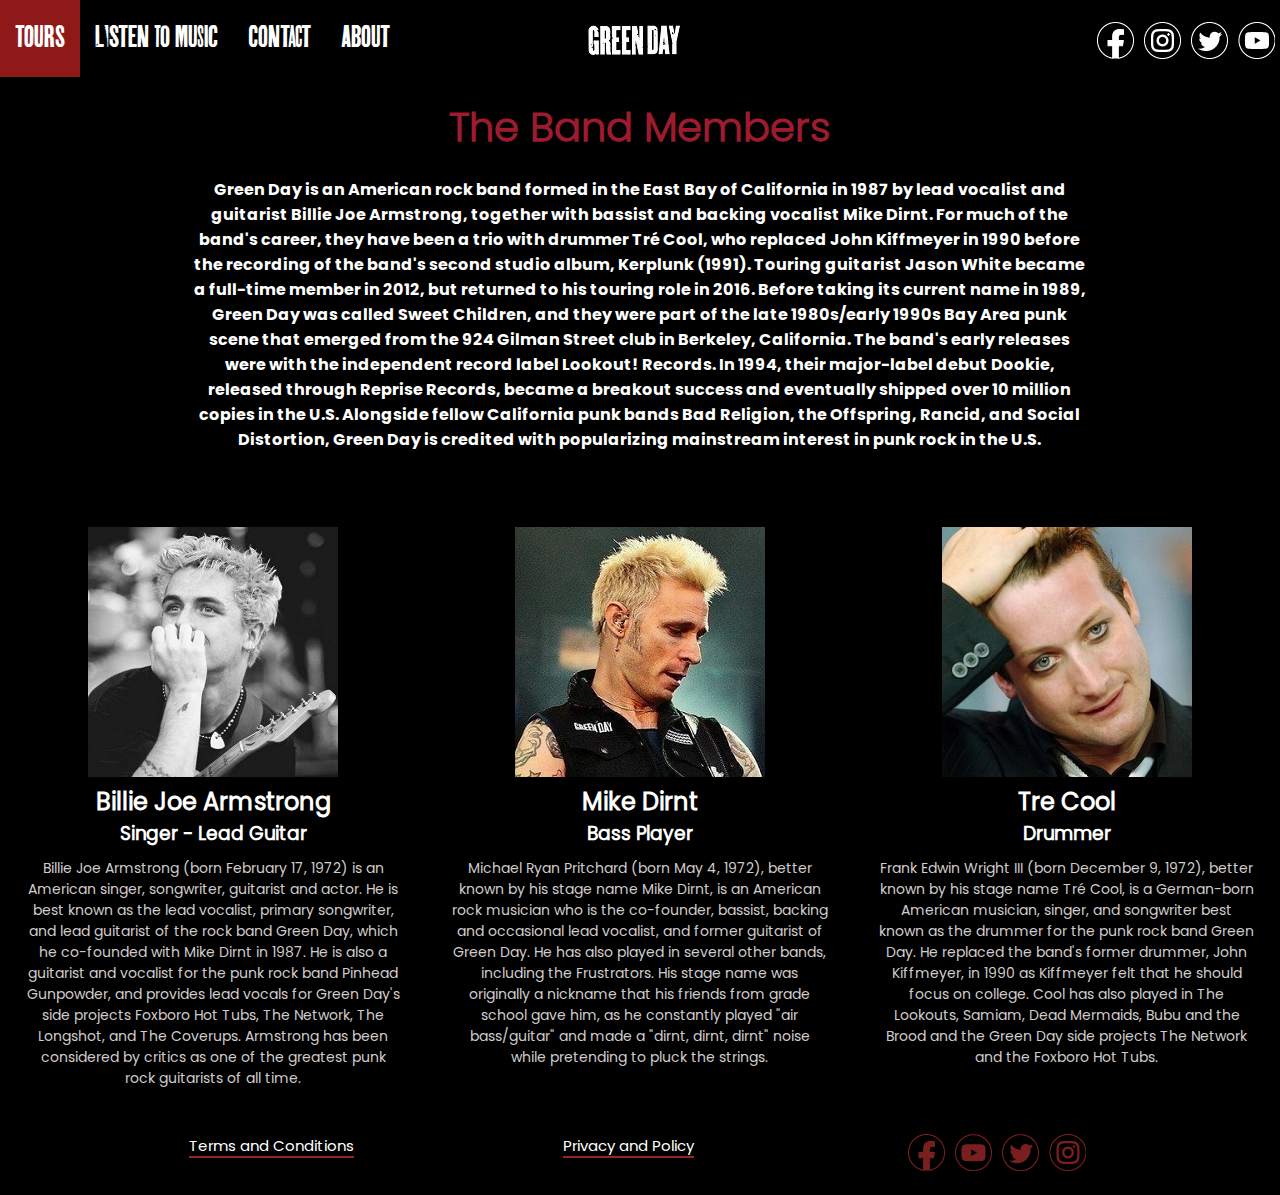
==== about.html @ 14cd2265 "First Commit" ====
<!DOCTYPE html>
<html lang="en">

<head>
    <meta charset="UTF-8">
    <meta http-equiv="X-UA-Compatible" content="IE=edge">
    <meta name="viewport" content="width=device-width, initial-scale=1.0">
    <link rel="shortcut icon"
        href="https://scontent.fmvd1-1.fna.fbcdn.net/v/t1.18169-1/16195156_393929364318165_1397318602809471953_n.png?_nc_cat=110&ccb=1-7&_nc_sid=1eb0c7&_nc_ohc=rd0CeOQzkY8AX8JfubY&_nc_ht=scontent.fmvd1-1.fna&oh=00_AT8BGtM0_dKZ_vq6X3UMahwmtvUY5WIWthyyFtMwHUvxMQ&oe=62BB01D5">
    <link rel="stylesheet" href="./css/style.css">
    <link href="https://cdnjs.cloudflare.com/ajax/libs/font-awesome/5.13.0/css/all.min.css" rel="stylesheet">
    <title>About</title>
</head>

<body>
    <div class="gridPadreAbout">
        <nav class="nav">
            <input type="checkbox" id="check">
            <label for="check" class="checkbtn">
                <i class="fas fa-bars"></i>
            </label>
            <ul class="menu">
                <li><a href="./tours.html">Tours</a></li>
                <li><a href="https://greenday.lnk.to/fatherofall">Listen to Music</a></li>
                <li><a href="./contact.html">Contact</a></li>
                <li><a href="./about.html">About</a></li>
            </ul>
        </nav>
        <header class="header">
            <div class="divlogo">
                <!-- Logo GreenDay -->
                <a href="./index.html"><img src="./img/logo.jpg" alt="Logo"></a>
            </div>
            <div>
                <nav>
                    <!-- Link a redes -->
                    <ul class="redesTop">
                        <li><a href="https://www.facebook.com/GreenDay"><img src="./img/iconos/iconos-11.png"
                                    alt="Facebook"></a>
                        </li>
                        <li><a href="https://www.instagram.com/greenday/?hl=en"><img src="./img/iconos/iconos-10.png"
                                    alt="Instagram"></a></li>
                        <li><a
                                href="https://twitter.com/GreenDay?ref_src=twsrc%5Egoogle%7Ctwcamp%5Eserp%7Ctwgr%5Eauthor"><img
                                    src="./img/iconos/iconos-12.png" alt="Twitter"></a></li>
                        <li><a
                                href="https://twitter.com/GreenDay?ref_src=twsrc%5Egoogle%7Ctwcamp%5Eserp%7Ctwgr%5Eauthor"><img
                                    src="./img/iconos/iconos-13.png" alt="YouTube"></a></li>
                    </ul>
                </nav>
            </div>
        </header>
        <section class="about">
            <div>
                <h1>The Band Members</h1>
                <p>Green Day is an American rock band formed in the East Bay of California in 1987 by lead vocalist and
                    guitarist Billie Joe Armstrong, together with bassist and backing vocalist Mike Dirnt. For much of
                    the band's career, they have been a trio with drummer Tré Cool, who replaced John Kiffmeyer in 1990
                    before the recording of the band's second studio album, Kerplunk (1991). Touring guitarist Jason
                    White became a full-time member in 2012, but returned to his touring role in 2016. Before taking its
                    current name in 1989, Green Day was called Sweet Children, and they were part of the late
                    1980s/early 1990s Bay Area punk scene that emerged from the 924 Gilman Street club in Berkeley,
                    California. The band's early releases were with the independent record label Lookout! Records. In
                    1994, their major-label debut Dookie, released through Reprise Records, became a breakout success
                    and eventually shipped over 10 million copies in the U.S. Alongside fellow California punk bands Bad
                    Religion, the Offspring, Rancid, and Social Distortion, Green Day is credited with popularizing
                    mainstream interest in punk rock in the U.S.</p>
            </div>
        </section>
        <section class="billie aboutMembers">
            <div>
                <img src="./img/billiejoearmstrong.jpg" alt="Billie Joe Armstrong">
            </div>
            <div>
                <h2>Billie Joe Armstrong</h2>
                <h3>Singer - Lead Guitar</h3>
                <p>Billie Joe Armstrong (born February 17, 1972) is an American singer, songwriter, guitarist and actor.
                    He is best known as the lead vocalist, primary songwriter, and lead guitarist of the rock band Green
                    Day, which he co-founded with Mike Dirnt in 1987. He is also a guitarist and vocalist for the punk
                    rock band Pinhead Gunpowder, and provides lead vocals for Green Day's side projects Foxboro Hot
                    Tubs, The Network, The Longshot, and The Coverups. Armstrong has been considered by critics as one
                    of the greatest punk rock guitarists of all time.</p>
            </div>
        </section>
        <section class="mike aboutMembers">
            <div>
                <img src="./img/mikedirnt.jpg" alt="Mike Dirnt">
            </div>
            <div>
                <h2>Mike Dirnt</h2>
                <h3>Bass Player</h3>
                <p>Michael Ryan Pritchard (born May 4, 1972), better known by his stage name Mike Dirnt, is an American
                    rock musician who is the co-founder, bassist, backing and occasional lead vocalist, and former
                    guitarist of Green Day. He has also played in several other bands, including the Frustrators. His
                    stage name was originally a nickname that his friends from grade school gave him, as he constantly
                    played "air bass/guitar" and made a "dirnt, dirnt, dirnt" noise while pretending to pluck the
                    strings.</p>
            </div>
        </section>
        <section class="tre aboutMembers">
            <div>
                <img src="./img/trecool.jpg" alt="Tre Cool">
            </div>
            <div>
                <h2>Tre Cool</h2>
                <h3>Drummer</h3>
                <p>Frank Edwin Wright III (born December 9, 1972), better known by his stage name Tré Cool, is a
                    German-born American musician, singer, and songwriter best known as the drummer for the punk rock
                    band Green Day. He replaced the band's former drummer, John Kiffmeyer, in 1990 as Kiffmeyer felt
                    that he should focus on college. Cool has also played in The Lookouts, Samiam, Dead Mermaids, Bubu
                    and the Brood and the Green Day side projects The Network and the Foxboro Hot Tubs.</p>
            </div>
        </section>
        <footer class="footer">
            <div class="divfooter">
                <div>
                    <a href="./terms.html">Terms and Conditions</a>
                </div>
                <div>
                    <a href="./privacy.html">Privacy and Policy</a>
                </div>
                <div>
                    <ul class="footerRedes">
                        <li><a href="https://www.facebook.com/GreenDay"><img src="./img/iconos/iconos-06.png"
                                    alt="F"></a>
                        </li>
                        <li><a href="https://www.instagram.com/greenday/?hl=en"><img src="./img/iconos/iconos-07.png"
                                    alt="I"></a></li>
                        <li><a
                                href="https://twitter.com/GreenDay?ref_src=twsrc%5Egoogle%7Ctwcamp%5Eserp%7Ctwgr%5Eauthor"><img
                                    src="./img/iconos/iconos-08.png" alt="T"></a></li>
                        <li><a href="https://www.youtube.com/channel/UCqC_GY2ZiENFz2pwL0cSfAw"><img
                                    src="./img/iconos/iconos-09.png" alt="Y"></a></li>
                    </ul>
                </div>
            </div>
        </footer>
</body>

</html>
---- css/style.css ----
* {
    margin: 0;
    padding: 0;
}

@font-face {
    font-family: 'CAMistery';
    src: url("../fonts/CAMysteryGirl-Regular.ttf") format('truetype');
}

@font-face {
    font-family: 'PoppinsLight';
    src: url("../fonts/Poppins/Poppins-Light.ttf") format('truetype');
}

@font-face {
    font-family: 'PoppinsRegular';
    src: url("../fonts/Poppins/Poppins-Regular.ttf") format('truetype');
}

@font-face {
    font-family: 'PoppinsBold';
    src: url("../fonts/Poppins/Poppins-Bold.ttf") format('truetype');
}

body {
    background-color: black;
}

.gridPadreIndex {
    display: grid;
    grid-template-columns: 1fr 1fr 1fr;
    gap: 0px 0px;
    grid-auto-flow: row;
    grid-template-areas:
        "nav header header"
        "portada portada portada"
        "musica musica musica"
        "videos videos videos"
        "footer footer footer";
}

/* nav */
.nav {
    grid-area: nav;
    top: 0;
    z-index: 1;
    position: sticky;
    background-color: black;
}

.checkbtn {
    font-size: 30px;
    color: #fff;
    padding: 40px;
    display: none;
}

#check {
    display: none;
}

.menu {
    display: flex;
    justify-content: left;
    flex-wrap: nowrap;
}

.menu li {
    list-style: none;
    padding: 15px 15px 25px 15px;
}

.menu a {
    color: white;
    text-transform: none;
    text-decoration: none;
    font-family: "CAMistery";
    font-size: 30px;
    background-color: transparent;

}

.menu li:hover,
main a:hover {
    background-color: rgb(143, 25, 25);
}


/* header */
.header {
    grid-area: header;
    display: flex;
    align-items: center;
    top: 0;
    z-index: 1;
    position: sticky;
    background-color: black;
}

.header div {
    width: 50%;
}

.divlogo {
    display: flex;
    justify-content: center;
}

.divlogo img {
    margin-right: 12px;
    margin-top: 8px;
}

.redesTop {
    display: flex;
    flex-wrap: nowrap;
    justify-content: right;
    margin-top: 8px;
}

.redesTop li {
    margin: 5px;
    list-style: none;
}

/* section1 index */
.portada {
    grid-area: portada;
    text-align: center;
    overflow: hidden;
}

.greenRed {
    width: 100vw;
    transition: transform 0.5s linear;
}

.greenRed:hover {
    transform: scale(1.1);
}

/* section2 index */
.musica {
    grid-area: musica;
    display: flex;
    justify-content: space-evenly;
    align-items: center;
    border-top: none;
    border-bottom: none;
    padding: 30px 0px;
}

.greenMusica {
    width: 45vw;
    max-width: 480px;
}

.musicaListen {
    display: flex;
    flex-direction: column;
    align-content: center;
    justify-content: space-evenly;
    align-items: center;
    height: 300px;
    width: 50%;
}

.musicaListen p {
    text-align: center;
    color: white;
    font-family: "CAMistery";
    font-size: 50px;
}

.musicaBoton {
    background-color: rgb(143, 25, 25);
    border-radius: 25px;
    color: white;
    padding: 15px 32px;
    text-align: center;
    display: inline-block;
    font-size: 16px;
    font-family: "PoppinsRegular";
    margin: 4px 2px;
    cursor: pointer;
    width: 150px;
}

.musicaBoton:hover {
    background-color: rgb(204, 44, 44);
}

/* section3 index */
.videos {
    grid-area: videos;
    display: flex;
    flex-direction: column;
    justify-content: space-evenly;
    align-items: center;
    border-top: none;
    border-bottom: none;
    padding: 30px 0px;
    color: white;
    font-family: "CAMistery";
    font-size: 50px;
}

.videomp4 {
    align-items: center;
    margin-top: 50px;
    width: 90vw;
    max-width: 860px;
}

/* footer */
.footer {
    grid-area: footer;
}

.divfooter {
    display: flex;
    justify-content: space-evenly
}

.divfooter div {
    padding: 20px;
}

.divfooter div a:not(ul li a) {
    color: white;
    font-family: "PoppinsRegular";
    border-bottom: 2px solid rgb(151, 37, 37);
    text-decoration: none;
    font-size: 15px;
}

.footerRedes {
    display: flex;
    align-items: center;
    flex-direction: row;
    margin: 0 auto;
    justify-content: space-evenly;
    /* width: 300px; */
}

.footerRedes li {
    list-style: none;
    padding: 0px 5px;
}

/* Tours */
.gridPadreTours {
    display: grid;
    grid-template-columns: 1fr 1fr 1fr;
    gap: 0px 0px;
    grid-auto-flow: row;
    grid-template-areas:
        "nav header header"
        "tours tours tours"
        "imageTours imageTours imageTours"
        "footer footer footer";
}

.tours {
    grid-area: tours;
    display: flex;
    align-items: center;
    flex-direction: column;
    padding: 20px;
}

.tours p {
    font-family: "PoppinsRegular";
    font-size: 40px;
    color: white;
    margin-bottom: 30px;
}

#customers {
    font-family: "PoppinsRegular";
    border-collapse: collapse;
    border-color: white;
    width: 70%;
    color: white;
    background-color: black;
}

#customers td,
#customers th {
    border: 1px solid #ddd;
    padding: 18px;
}

#customers tr:nth-child(even) {
    background-color: black;
}

#customers tr:hover {
    background-color: #9E1B2F;
}

#customers th {
    padding-top: 35px;
    padding-bottom: 35px;
    border-color: white;
    text-align: left;
    background-color: #9E1B2F;
    color: white;
}

.imageTours {
    grid-area: imageTours;
    margin-top: 30px;
    text-align: center;
}

/* Contact */

.gridPadreContact {
    display: grid;
    grid-template-columns: 1fr 1fr 1fr;
    gap: 0px 0px;
    grid-auto-flow: row;
    grid-template-areas:
        "nav header header"
        "imageContact imageContact imageContact"
        "contact contact contact"
        "footer footer footer";
}

.contact {
    grid-area: contact;
    margin: 40px auto;
}

.form {
    width: 300px;
    font-family: "PoppinsBold";
    font-size: 12px;
    color: white;
    text-align: center;
}

input,
select,
textarea {
    width: 100%;
    padding: 12px 20px;
    margin: 8px 0 20px 0;
    display: inline-block;
    border: 1px solid #ccc;
    border-radius: 4px;
    box-sizing: border-box;
    font-family: "PoppinsLight";
}

input[type=submit] {
    width: 100%;
    background-color: rgb(151, 37, 37);
    color: white;
    padding: 14px 20px;
    margin: 8px 0;
    border: none;
    border-radius: 4px;
    cursor: pointer;
    font-family: "PoppinsRegular";
}

input[type=submit]:hover {
    background-color: #9E1B2F;
    font-family: "PoppinsBold";
}

/* About */

.gridPadreAbout {
    display: grid;
    grid-template-columns: 1fr 1fr 1fr;
    gap: 0px 0px;
    grid-auto-flow: row;
    grid-template-areas:
        "nav header header"
        "about about about"
        "billie mike tre"
        "footer footer footer";
}

.about {
    grid-area: about;
}

.about div {
    width: 70%;
    margin: 0 auto;
}

.about h1,
.privacyandpolicy h1,
.termsandPolicy h1  {
    color: #9E1B2F;
    font-size: 40px;
    text-align: center;
    font-family: "PoppinsLight";
    margin-top: 20px;
}

.about p {
    color: white;
    font-size: 16 px;
    text-align: center;
    font-family: "PoppinsBold";
    margin-top: 20px;
}

/* .privacyandpolicy h1,
.termsandPolicy h1 {
    font-size: 42px;
    color: rgb(151, 37, 37);
    padding: 20px;
    text-align: center;
    font-family: "PoppinsBold";
    margin-bottom: 10px;
    margin-top: 10px;
} */

.aboutMembers {
    font-family: "PoppinsRegular";
    text-align: center;
    margin-top: 50px;
    padding: 25px;
}

.aboutMembers h2,
h3 {
    color: white;
}

.aboutMembers p {
    color: #d1cccc;
    font-size: 14px;
    margin-top: 10px;
}

.billie {
    grid-area: billie;
}

.tre {
    grid-area: tre;
}

.mike {
    grid-area: mike;
}

.gridPadreTerms {
    display: grid;
    grid-template-columns: 1fr 1fr 1fr;
    gap: 0px 0px;
    grid-auto-flow: row;
    grid-template-areas:
        "nav header header"
        "termsandPolicy termsandPolicy termsandPolicy"
        "footer footer footer";
}

.termsandPolicy {
    grid-area: termsandPolicy;
    display: flex;
    justify-content: center;
    flex-direction: column;
    align-items: center;
    padding: 30px 350px;
}

.termsandPolicy p {
    font-family: "PoppinsRegular";
    font-size: 20px;
    color: white;
    align-content: center;
}

.termsandPolicy img {
    width: 700px;
    margin-bottom: 50px;
    margin-top: 50px;
}


.gridPrivacyPadre {
    display: grid;
    grid-template-columns: 1fr 1fr 1fr;
    gap: 0px 0px;
    grid-auto-flow: row;
    grid-template-areas:
        "nav header header"
        "privacyandpolicy privacyandpolicy privacyandpolicy"
        "footer footer footer";
}

.privacyandpolicy {
    grid-area: privacyandpolicy;
    font-size: 20px;
    font-family: "PoppinsRegular";
    color: white;
    text-align: center;
    padding: 30px 350px;
}

.privacyandpolicy h1,
h2,
.privacyandpolicy h3 {
    color: #9E1B2F;
}



/* RESPONSIVE SECTION */

@media only screen and (max-width: 1080px) {

    .checkbtn {
        display: block;
    }

    .menu {
        position: fixed;
        flex-direction: column;
        width: 100vw;
        height: 100vh;
        background: rgba(0, 0, 0, 0.82);
        left: -100%;
        text-align: center;
        transition: all .5s;
    }

    .menu a {
        font-size: 36px;
    }

    .menu li {
        padding: 10px 10px 15px 10px;
    }

    .menu a:after{
        background: rgb(143, 25, 25);
    }

    #check:checked~.menu {
        left: 0;
    }

    .header {
        flex-direction: row-reverse;
    }

    .musica {
        flex-direction: column-reverse;
        justify-content: space-evenly;
        align-items: center;
        border-top: none;
        border-bottom: none;
        padding: 20px 0px;
    }

    .greenMusica {
        width: 65vw;
        max-width: 480px;
    }

    .musicaListen {
        display: flex;
        flex-direction: column;
        align-content: center;
        justify-content: space-evenly;
        align-items: center;
        height: 155px;
        width: 50%;
    }

    .musicaListen p {
        text-align: center;
        color: white;
        font-family: "CAMistery";
        font-size: 25px;
    }

    .musicaBoton {
        background-color: rgb(143, 25, 25);
        border-radius: 25px;
        color: white;
        padding: 5px 10px;
        text-align: center;
        display: inline-block;
        font-size: 14px;
        font-family: "PoppinsRegular";
        margin: 4px 2px;
        cursor: pointer;
        width: 75px;
    }

    .videos {
        font-size: 25px;
    }

    .videomp4 {
        margin-top: 20px;
        width: 75vw;
    }

    .divfooter {
        flex-direction: column;
        align-items: center;
    }

    .divfooter div {
        padding: 10px;
    }

    .divfooter div a:not(ul li a) {
        font-size: 12px;
    }

    .redesTop {
        display: none;
    }

    .imageTours img {
        width: 300px;

    }

    .tours p {
        font-family: "PoppinsRegular";
        font-size: 30px;
        color: white;
        margin-bottom: 30px;
    }

    #customers {
        font-family: "PoppinsRegular";
        border-collapse: collapse;
        border-color: white;
        width: 70%;
        color: white;
        background-color: black;
    }

    #customers td,
    #customers th {
        border: 1px solid #ddd;
        padding: 12px;
        font-size: 12px;
    }

    .gridPadreAbout {
        display: grid;
        grid-template-columns: 1fr 1fr 1fr;
        gap: 0px 0px;
        grid-auto-flow: row;
        grid-template-areas:
            "nav header header"
            "about about about"
            "billie billie billie"
            "mike mike mike"
            "tre tre tre"
            "footer footer footer";
    }

    .aboutMembers {
        font-family: "PoppinsRegular";
        text-align: center;
        margin-top: 10px;
        padding: 25px;
    }

.termsandPolicy{
    padding: 30px 35px;
}

.termsandPolicy p, .privacyandpolicy p {
    font-family: "PoppinsRegular";
    font-size: 15px;
    color: white;
    text-align: center;
    padding: 15px;
}

.termsandPolicy img {
    width: 100%;
    margin-bottom: 20px;
    margin-top: 15px;
}

.privacyandpolicy {
    grid-area: privacyandpolicy;
    font-size: 12px;
    font-family: "PoppinsRegular";
    color: white;
    text-align: center;
    padding: 30px 35px;
}

.privacyandpolicy img{
    width: 100%;
}

.privacyandpolicy h2 {
    font-size: 20px;
}

.privacyandpolicy h3 {
    font-size: 18px;
}

}
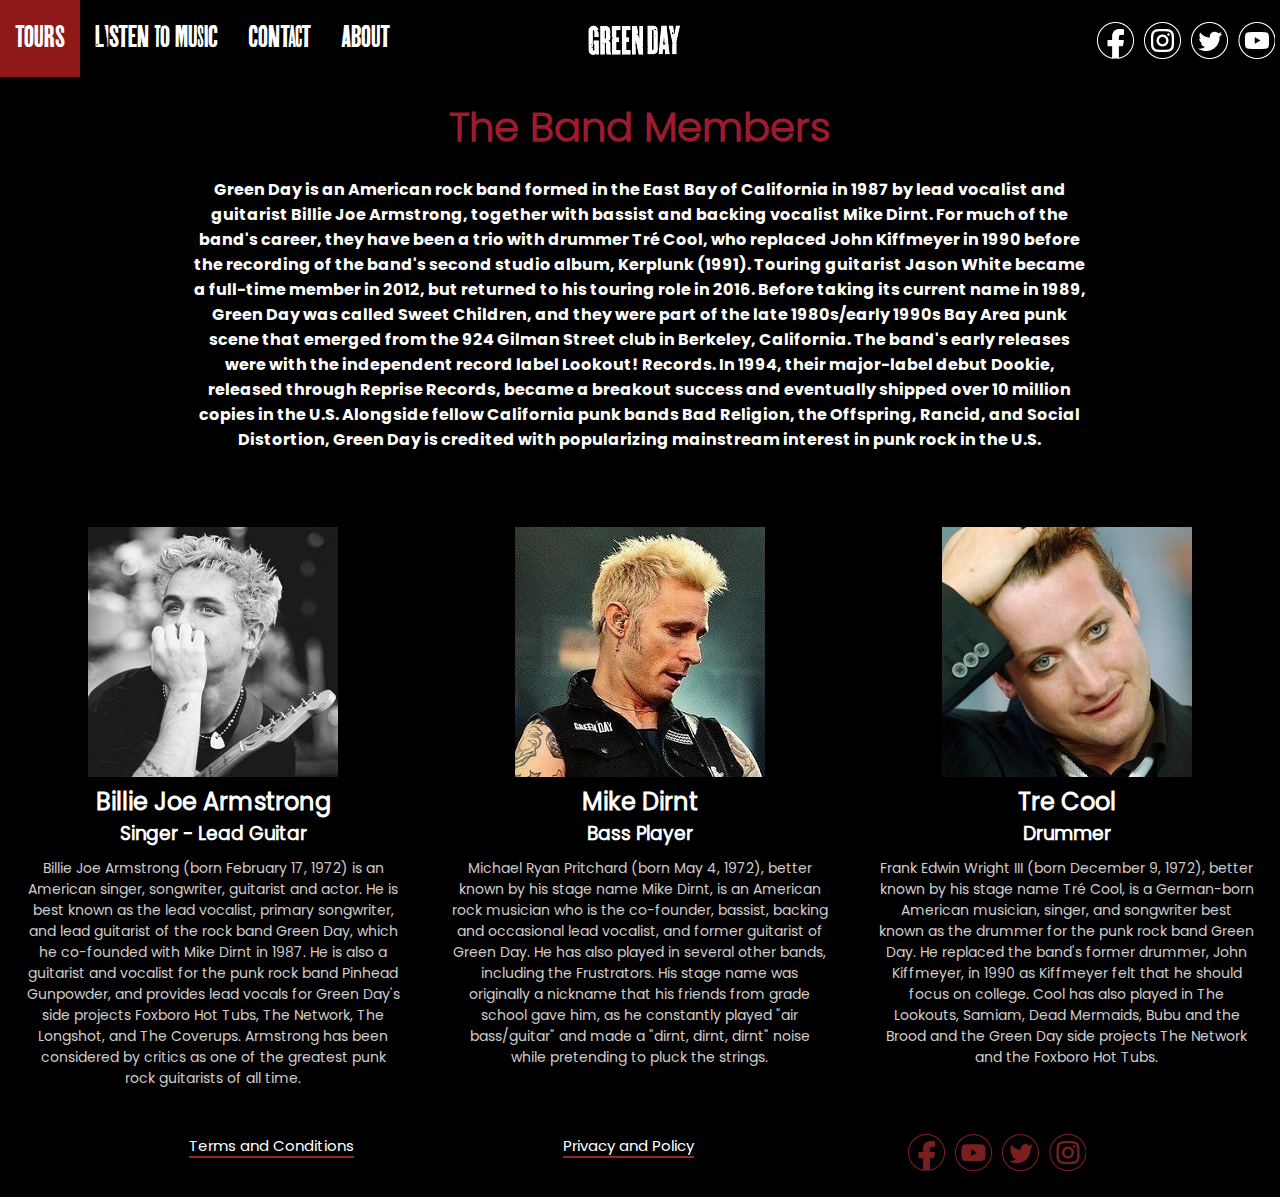
==== commit 16562e79: "SASS & BEM" ====
--- a/about.html
+++ b/about.html
@@ -16,10 +16,10 @@
     <div class="gridPadreAbout">
         <nav class="nav">
             <input type="checkbox" id="check">
-            <label for="check" class="checkbtn">
+            <label for="check" class="nav__checkbtn">
                 <i class="fas fa-bars"></i>
             </label>
-            <ul class="menu">
+            <ul class="nav__menu">
                 <li><a href="./tours.html">Tours</a></li>
                 <li><a href="https://greenday.lnk.to/fatherofall">Listen to Music</a></li>
                 <li><a href="./contact.html">Contact</a></li>
@@ -27,14 +27,14 @@
             </ul>
         </nav>
         <header class="header">
-            <div class="divlogo">
+            <div class="header__divlogo">
                 <!-- Logo GreenDay -->
                 <a href="./index.html"><img src="./img/logo.jpg" alt="Logo"></a>
             </div>
             <div>
                 <nav>
                     <!-- Link a redes -->
-                    <ul class="redesTop">
+                    <ul class="header__redesTop">
                         <li><a href="https://www.facebook.com/GreenDay"><img src="./img/iconos/iconos-11.png"
                                     alt="Facebook"></a>
                         </li>
@@ -50,7 +50,7 @@
                 </nav>
             </div>
         </header>
-        <section class="about">
+        <section class="about fib">
             <div>
                 <h1>The Band Members</h1>
                 <p>Green Day is an American rock band formed in the East Bay of California in 1987 by lead vocalist and
@@ -67,7 +67,7 @@
                     mainstream interest in punk rock in the U.S.</p>
             </div>
         </section>
-        <section class="billie aboutMembers">
+        <section class="billie aboutMembers fir">
             <div>
                 <img src="./img/billiejoearmstrong.jpg" alt="Billie Joe Armstrong">
             </div>
@@ -82,7 +82,7 @@
                     of the greatest punk rock guitarists of all time.</p>
             </div>
         </section>
-        <section class="mike aboutMembers">
+        <section class="mike aboutMembers fit">
             <div>
                 <img src="./img/mikedirnt.jpg" alt="Mike Dirnt">
             </div>
@@ -97,7 +97,7 @@
                     strings.</p>
             </div>
         </section>
-        <section class="tre aboutMembers">
+        <section class="tre aboutMembers fil">
             <div>
                 <img src="./img/trecool.jpg" alt="Tre Cool">
             </div>
@@ -112,7 +112,7 @@
             </div>
         </section>
         <footer class="footer">
-            <div class="divfooter">
+            <div class="footer__divfooter">
                 <div>
                     <a href="./terms.html">Terms and Conditions</a>
                 </div>
@@ -120,7 +120,7 @@
                     <a href="./privacy.html">Privacy and Policy</a>
                 </div>
                 <div>
-                    <ul class="footerRedes">
+                    <ul class="footer__footerRedes">
                         <li><a href="https://www.facebook.com/GreenDay"><img src="./img/iconos/iconos-06.png"
                                     alt="F"></a>
                         </li>
@@ -135,6 +135,11 @@
                 </div>
             </div>
         </footer>
+        <script>
+            window.onbeforeunload = function () {
+                window.scrollTo(0, 0);
+            }
+        </script>
 </body>
 
 </html>--- a/css/style.css
+++ b/css/style.css
@@ -1,717 +1,996 @@
 * {
-    margin: 0;
-    padding: 0;
+  margin: 0;
+  padding: 0;
+}
+
+.nav {
+  grid-area: nav;
+  top: 0;
+  z-index: 1;
+  position: sticky;
+  background-color: black;
+}
+
+.nav__checkbtn {
+  font-size: 30px;
+  color: #fff;
+  padding: 40px;
+  display: none;
+}
+
+.nav #check {
+  display: none;
+}
+
+.nav__menu {
+  display: flex;
+  justify-content: left;
+  flex-wrap: nowrap;
+}
+
+.nav__menu li {
+  list-style: none;
+  padding: 15px 15px 25px 15px;
+}
+
+.nav__menu li a {
+  color: white;
+  text-transform: none;
+  text-decoration: none;
+  font-family: "CAMistery";
+  font-size: 30px;
+  background-color: transparent;
+}
+
+.nav__menu li a:hover {
+  background-color: #8f1919;
+}
+
+.nav__menu li:hover {
+  background-color: #8f1919;
+}
+
+.header {
+  grid-area: header;
+  display: flex;
+  align-items: center;
+  top: 0;
+  z-index: 1;
+  position: sticky;
+  background-color: black;
+}
+
+.header div {
+  width: 50%;
+}
+
+.header__divlogo {
+  display: flex;
+  justify-content: center;
+}
+
+.header__divlogo img {
+  margin-right: 12px;
+  margin-top: 8px;
+}
+
+.header__redesTop {
+  display: flex;
+  flex-wrap: nowrap;
+  justify-content: flex-end;
+  margin-top: 8px;
+}
+
+.header__redesTop li {
+  margin: 5px;
+  list-style: none;
+}
+
+.footer {
+  grid-area: footer;
+}
+
+.footer__divfooter {
+  display: flex;
+  justify-content: space-evenly;
+}
+
+.footer__divfooter div {
+  padding: 20px;
+}
+
+.footer__divfooter div a {
+  color: white;
+  font-family: "PoppinsRegular";
+  border-bottom: 2px solid #972525;
+  text-decoration: none;
+  font-size: 15px;
+}
+
+.footer__footerRedes {
+  display: flex;
+  align-items: center;
+  flex-direction: row;
+  margin: 0 auto;
+  justify-content: space-evenly;
+}
+
+.footer__footerRedes li {
+  list-style: none;
+  padding: 0px 5px;
+}
+
+.footer__footerRedes li a {
+  border-bottom: none;
+}
+
+.gridPadreIndex {
+  display: grid;
+  grid-template-columns: 1fr 1fr 1fr;
+  gap: 0px 0px;
+  grid-auto-flow: row;
+  grid-template-areas: "nav header header"
+    "portada portada portada"
+    "musica musica musica"
+    "videos videos videos"
+    "footer footer footer";
+}
+
+.portada {
+  grid-area: portada;
+  text-align: center;
+  overflow: hidden;
+}
+
+.portada__greenRed {
+  width: 100vw;
+  transition: transform 0.5s linear;
+}
+
+.musica {
+  grid-area: musica;
+  display: flex;
+  justify-content: space-evenly;
+  align-items: center;
+  border-top: none;
+  border-bottom: none;
+  padding: 30px 0px;
+}
+
+.musica__greenMusica {
+  width: 45vw;
+  max-width: 480px;
+}
+
+.musica__musicaListen {
+  display: flex;
+  flex-direction: column;
+  align-content: center;
+  justify-content: space-evenly;
+  align-items: center;
+  height: 300px;
+  width: 50%;
+}
+
+.musica__musicaListen p {
+  text-align: center;
+  color: white;
+  font-family: "CAMistery";
+  font-size: 50px;
+}
+
+.musica__musicaBoton {
+  background-color: #8f1919;
+  border-radius: 25px;
+  color: white;
+  padding: 15px 32px;
+  text-align: center;
+  display: inline-block;
+  font-size: 16px;
+  font-family: "PoppinsRegular";
+  margin: 4px 2px;
+  cursor: pointer;
+  width: 150px;
+}
+
+.musica__musicaBoton:hover {
+  background-color: #cc2c2c;
+}
+
+.videos {
+  grid-area: videos;
+  display: flex;
+  flex-direction: column;
+  justify-content: space-evenly;
+  align-items: center;
+  margin-right: 15px;
+  border-top: none;
+  border-bottom: none;
+  padding: 30px 0px;
+  color: white;
+  font-family: "CAMistery";
+  font-size: 50px;
+}
+
+.videos__videomp4 {
+  align-items: center;
+  margin-top: 50px;
+  width: 90vw;
+  max-width: 860px;
+}
+
+.gridPadreTours {
+  display: grid;
+  grid-template-columns: 1fr 1fr 1fr;
+  gap: 0px 0px;
+  grid-auto-flow: row;
+  grid-template-areas: "nav header header"
+    "tours tours tours"
+    "imageTours imageTours imageTours"
+    "footer footer footer";
+}
+
+.tours {
+  grid-area: tours;
+  display: flex;
+  align-items: center;
+  flex-direction: column;
+  padding: 20px;
+}
+
+.tours p {
+  font-family: "PoppinsRegular";
+  font-size: 40px;
+  color: white;
+  margin-bottom: 30px;
+}
+
+.tours #customers {
+  font-family: "PoppinsRegular";
+  border-collapse: collapse;
+  border-color: white;
+  width: 70%;
+  color: white;
+  background-color: black;
+}
+
+.tours #customers td,
+.tours #customers th {
+  border: 1px solid #ddd;
+  padding: 18px;
+}
+
+.tours #customers tr:nth-child(even) {
+  background-color: black;
+}
+
+.tours #customers tr:hover {
+  background-color: #9E1B2F;
+}
+
+.tours #customers th {
+  padding-top: 35px;
+  padding-bottom: 35px;
+  border-color: white;
+  text-align: left;
+  background-color: #9E1B2F;
+  color: white;
+}
+
+.imageTours {
+  grid-area: imageTours;
+  margin-top: 30px;
+  text-align: center;
+}
+
+.gridPadreContact {
+  display: grid;
+  grid-template-columns: 1fr 1fr 1fr;
+  gap: 0px 0px;
+  grid-auto-flow: row;
+  grid-template-areas: "nav header header"
+    "imageContact imageContact imageContact"
+    "contact contact contact"
+    "footer footer footer";
+}
+
+.contact {
+  grid-area: contact;
+  margin: 40px auto;
+}
+
+.contact__form {
+  width: 300px;
+  font-family: "PoppinsBold";
+  font-size: 12px;
+  color: white;
+  text-align: center;
+}
+
+.contact__form input,
+.contact__form select,
+.contact__form textarea {
+  width: 100%;
+  padding: 12px 20px;
+  margin: 8px 0 20px 0;
+  display: inline-block;
+  border: 1px solid #ccc;
+  border-radius: 4px;
+  box-sizing: border-box;
+  font-family: "PoppinsLight";
+}
+
+.contact__form input[type=submit] {
+  width: 100%;
+  background-color: #972525;
+  color: white;
+  padding: 14px 20px;
+  margin: 8px 0;
+  border: none;
+  border-radius: 4px;
+  cursor: pointer;
+  font-family: "PoppinsRegular";
+}
+
+.contact__form input[type=submit]:hover {
+  background-color: #9E1B2F;
+  font-family: "PoppinsBold";
+}
+
+.gridPadreAbout {
+  display: grid;
+  grid-template-columns: 1fr 1fr 1fr;
+  gap: 0px 0px;
+  grid-auto-flow: row;
+  grid-template-areas: "nav header header"
+    "about about about"
+    "billie mike tre"
+    "footer footer footer";
+}
+
+.about {
+  grid-area: about;
+}
+
+.about div {
+  width: 70%;
+  margin: 0 auto;
+}
+
+.about h1 {
+  color: #9E1B2F;
+  font-size: 40px;
+  text-align: center;
+  font-family: "PoppinsLight";
+  margin-top: 20px;
+}
+
+.about p {
+  color: white;
+  font-size: 16 px;
+  text-align: center;
+  font-family: "PoppinsBold";
+  margin-top: 20px;
+}
+
+.aboutMembers {
+  font-family: "PoppinsRegular";
+  text-align: center;
+  margin-top: 50px;
+  padding: 25px;
+}
+
+.aboutMembers h2,
+h3 {
+  color: white;
+}
+
+.aboutMembers p {
+  color: #d1cccc;
+  font-size: 14px;
+  margin-top: 10px;
+}
+
+.billie {
+  grid-area: billie;
+}
+
+.tre {
+  grid-area: tre;
+}
+
+.mike {
+  grid-area: mike;
 }
 
 @font-face {
-    font-family: 'CAMistery';
-    src: url("../fonts/CAMysteryGirl-Regular.ttf") format('truetype');
+  font-family: 'CAMistery';
+  src: url("../fonts/CAMysteryGirl-Regular.ttf") format("truetype");
 }
 
 @font-face {
-    font-family: 'PoppinsLight';
-    src: url("../fonts/Poppins/Poppins-Light.ttf") format('truetype');
+  font-family: 'PoppinsLight';
+  src: url("../fonts/Poppins/Poppins-Light.ttf") format("truetype");
 }
 
 @font-face {
-    font-family: 'PoppinsRegular';
-    src: url("../fonts/Poppins/Poppins-Regular.ttf") format('truetype');
+  font-family: 'PoppinsRegular';
+  src: url("../fonts/Poppins/Poppins-Regular.ttf") format("truetype");
 }
 
 @font-face {
-    font-family: 'PoppinsBold';
-    src: url("../fonts/Poppins/Poppins-Bold.ttf") format('truetype');
+  font-family: 'PoppinsBold';
+  src: url("../fonts/Poppins/Poppins-Bold.ttf") format("truetype");
 }
 
 body {
-    background-color: black;
-}
-
-.gridPadreIndex {
-    display: grid;
-    grid-template-columns: 1fr 1fr 1fr;
-    gap: 0px 0px;
-    grid-auto-flow: row;
-    grid-template-areas:
-        "nav header header"
-        "portada portada portada"
-        "musica musica musica"
-        "videos videos videos"
-        "footer footer footer";
-}
-
-/* nav */
-.nav {
-    grid-area: nav;
-    top: 0;
-    z-index: 1;
-    position: sticky;
-    background-color: black;
-}
-
-.checkbtn {
-    font-size: 30px;
-    color: #fff;
-    padding: 40px;
-    display: none;
-}
-
-#check {
-    display: none;
-}
-
-.menu {
-    display: flex;
-    justify-content: left;
-    flex-wrap: nowrap;
-}
-
-.menu li {
-    list-style: none;
-    padding: 15px 15px 25px 15px;
-}
-
-.menu a {
-    color: white;
-    text-transform: none;
-    text-decoration: none;
-    font-family: "CAMistery";
-    font-size: 30px;
-    background-color: transparent;
-
-}
-
-.menu li:hover,
-main a:hover {
-    background-color: rgb(143, 25, 25);
-}
-
-
-/* header */
-.header {
-    grid-area: header;
-    display: flex;
-    align-items: center;
-    top: 0;
-    z-index: 1;
-    position: sticky;
-    background-color: black;
-}
-
-.header div {
-    width: 50%;
-}
-
-.divlogo {
-    display: flex;
-    justify-content: center;
-}
-
-.divlogo img {
-    margin-right: 12px;
-    margin-top: 8px;
-}
-
-.redesTop {
-    display: flex;
-    flex-wrap: nowrap;
-    justify-content: right;
-    margin-top: 8px;
-}
-
-.redesTop li {
-    margin: 5px;
-    list-style: none;
-}
-
-/* section1 index */
-.portada {
-    grid-area: portada;
+  background-color: black;
+}
+
+.gridPadreTerms {
+  display: grid;
+  grid-template-columns: 1fr 1fr 1fr;
+  gap: 0px 0px;
+  grid-auto-flow: row;
+  grid-template-areas: "nav header header"
+    "termsandPolicy termsandPolicy termsandPolicy"
+    "footer footer footer";
+}
+
+.termsandPolicy {
+  grid-area: termsandPolicy;
+  display: flex;
+  justify-content: center;
+  flex-direction: column;
+  align-items: center;
+  padding: 30px 350px;
+}
+
+.termsandPolicy p {
+  font-family: "PoppinsRegular";
+  font-size: 20px;
+  color: white;
+  align-content: center;
+}
+
+.termsandPolicy img {
+  width: 700px;
+  margin-bottom: 50px;
+  margin-top: 50px;
+}
+
+
+.gridPrivacyPadre {
+  display: grid;
+  grid-template-columns: 1fr 1fr 1fr;
+  gap: 0px 0px;
+  grid-auto-flow: row;
+  grid-template-areas: "nav header header"
+    "privacyandpolicy privacyandpolicy privacyandpolicy"
+    "footer footer footer";
+}
+
+.privacyandpolicy {
+  grid-area: privacyandpolicy;
+  font-size: 20px;
+  font-family: "PoppinsRegular";
+  color: white;
+  text-align: center;
+  padding: 30px 350px;
+}
+
+.privacyandpolicy h1,
+h2,
+.privacyandpolicy h3 {
+  color: #9E1B2F;
+}
+
+/* Animaciones */
+.zoom-in-out-box {
+  animation: zoom-in-zoom-out 1s ease;
+}
+
+@keyframes zoom-in-zoom-out {
+  0% {
+    transform: scale(1, 1);
+  }
+
+  50% {
+    transform: scale(1.5, 1.5);
+  }
+
+  100% {
+    transform: scale(1, 1);
+  }
+}
+
+.reveal {
+  position: relative;
+  transform: translateY(150px);
+  opacity: 0;
+  transition: 1s all ease;
+}
+
+.reveal.active {
+  transform: translateY(0);
+  opacity: 1;
+}
+
+.active.fade-bottom {
+  animation: fade-bottom 1s ease-in;
+}
+
+.active.fade-left {
+  animation: fade-left 1s ease-in;
+}
+
+.active.fade-right {
+  animation: fade-right 1s ease-in;
+}
+
+@keyframes fade-bottom {
+  0% {
+    transform: translateY(50px);
+    opacity: 0;
+  }
+
+  100% {
+    transform: translateY(0);
+    opacity: 1;
+  }
+}
+
+.active.fade-bottom {
+  animation: fade-bottom 1s ease-in;
+}
+
+.active.fade-left {
+  animation: fade-left 1s ease-in;
+}
+
+.active.fade-right {
+  animation: fade-right 1s ease-in;
+}
+
+@keyframes fade-bottom {
+  0% {
+    transform: translateY(50px);
+    opacity: 0;
+  }
+
+  100% {
+    transform: translateY(0);
+    opacity: 1;
+  }
+}
+
+@keyframes fade-left {
+  0% {
+    transform: translateX(-100px);
+    opacity: 0;
+  }
+
+  100% {
+    transform: translateX(0);
+    opacity: 1;
+  }
+}
+
+@keyframes fade-right {
+  0% {
+    transform: translateX(100px);
+    opacity: 0;
+  }
+
+  100% {
+    transform: translateX(0);
+    opacity: 1;
+  }
+}
+
+.fir {
+  animation: fadeInRight 1s ease-in-out;
+}
+
+@keyframes fadeInRight {
+  from {
+    opacity: 0;
+    transform: translateX(-300px);
+  }
+
+  to {
+    opacity: 1;
+  }
+}
+
+.fib {
+  animation: fadeInBottom 1s ease-in-out;
+}
+
+@keyframes fadeInBottom {
+  from {
+    opacity: 0;
+    transform: translateY(-300px);
+  }
+
+  to {
+    opacity: 1;
+  }
+}
+
+.fil {
+  animation: fadeInLeft 1s ease-in-out;
+}
+
+@keyframes fadeInLeft {
+  from {
+    opacity: 0;
+    transform: translateX(300px);
+  }
+
+  to {
+    opacity: 1;
+  }
+}
+
+.fit {
+  animation: fadeInTop 1s ease-in-out;
+}
+
+@keyframes fadeInTop {
+  from {
+    opacity: 0;
+    transform: translateY(300px);
+  }
+
+  to {
+    opacity: 1;
+  }
+}
+
+.appear {
+  animation: appear 3s ease-in-out;
+}
+
+@keyframes appear {
+  from {
+    opacity: 0;
+  }
+
+  to {
+    opacity: 1;
+  }
+}
+
+/* Responsive Section */
+
+@media only screen and (max-width: 1080px) {
+
+  .checkbtn {
+    display: block;
+  }
+
+  .menu {
+    position: fixed;
+    flex-direction: column;
+    width: 100vw;
+    height: 100vh;
+    background: rgba(0, 0, 0, 0.82);
+    /* left: -100%; */
+    transform: translate(-100%);
     text-align: center;
-    overflow: hidden;
-}
-
-.greenRed {
-    width: 100vw;
-    transition: transform 0.5s linear;
-}
-
-.greenRed:hover {
-    transform: scale(1.1);
-}
-
-/* section2 index */
-.musica {
-    grid-area: musica;
-    display: flex;
-    justify-content: space-evenly;
-    align-items: center;
-    border-top: none;
-    border-bottom: none;
-    padding: 30px 0px;
-}
-
-.greenMusica {
-    width: 45vw;
-    max-width: 480px;
-}
-
-.musicaListen {
-    display: flex;
+    transition: all .5s;
+  }
+
+  .menu a {
+    font-size: 36px;
+  }
+
+  .menu li {
+    padding: 10px 10px 15px 10px;
+  }
+
+  .menu a:after {
+    background: rgb(143, 25, 25);
+  }
+
+  #check:checked~.menu {
+    /* left: 0; */
     flex-direction: column;
     align-content: center;
     justify-content: space-evenly;
     align-items: center;
-    height: 300px;
+    height: 155px;
     width: 50%;
-}
-
-.musicaListen p {
+  }
+
+  .musicaListen p {
     text-align: center;
     color: white;
     font-family: "CAMistery";
-    font-size: 50px;
-}
-
-.musicaBoton {
+    font-size: 25px;
+  }
+
+  .musicaBoton {
     background-color: rgb(143, 25, 25);
     border-radius: 25px;
     color: white;
-    padding: 15px 32px;
+    padding: 5px 10px;
     text-align: center;
     display: inline-block;
-    font-size: 16px;
+    font-size: 14px;
     font-family: "PoppinsRegular";
     margin: 4px 2px;
     cursor: pointer;
-    width: 150px;
-}
-
-.musicaBoton:hover {
-    background-color: rgb(204, 44, 44);
-}
-
-/* section3 index */
-.videos {
-    grid-area: videos;
-    display: flex;
-    flex-direction: column;
-    justify-content: space-evenly;
-    align-items: center;
-    border-top: none;
-    border-bottom: none;
-    padding: 30px 0px;
-    color: white;
-    font-family: "CAMistery";
-    font-size: 50px;
-}
-
-.videomp4 {
-    align-items: center;
-    margin-top: 50px;
-    width: 90vw;
-    max-width: 860px;
-}
-
-/* footer */
-.footer {
-    grid-area: footer;
-}
-
-.divfooter {
-    display: flex;
-    justify-content: space-evenly
-}
-
-.divfooter div {
-    padding: 20px;
-}
-
-.divfooter div a:not(ul li a) {
-    color: white;
-    font-family: "PoppinsRegular";
-    border-bottom: 2px solid rgb(151, 37, 37);
-    text-decoration: none;
-    font-size: 15px;
-}
-
-.footerRedes {
-    display: flex;
-    align-items: center;
-    flex-direction: row;
-    margin: 0 auto;
-    justify-content: space-evenly;
-    /* width: 300px; */
-}
-
-.footerRedes li {
-    list-style: none;
-    padding: 0px 5px;
-}
-
-/* Tours */
-.gridPadreTours {
-    display: grid;
-    grid-template-columns: 1fr 1fr 1fr;
-    gap: 0px 0px;
-    grid-auto-flow: row;
-    grid-template-areas:
-        "nav header header"
-        "tours tours tours"
-        "imageTours imageTours imageTours"
-        "footer footer footer";
-}
-
-.tours {
-    grid-area: tours;
-    display: flex;
-    align-items: center;
-    flex-direction: column;
-    padding: 20px;
-}
-
-.tours p {
-    font-family: "PoppinsRegular";
-    font-size: 40px;
-    color: white;
-    margin-bottom: 30px;
-}
-
-#customers {
-    font-family: "PoppinsRegular";
-    border-collapse: collapse;
-    border-color: white;
-    width: 70%;
-    color: white;
-    background-color: black;
-}
-
-#customers td,
-#customers th {
-    border: 1px solid #ddd;
-    padding: 18px;
-}
-
-#customers tr:nth-child(even) {
-    background-color: black;
-}
-
-#customers tr:hover {
-    background-color: #9E1B2F;
-}
-
-#customers th {
-    padding-top: 35px;
-    padding-bottom: 35px;
-    border-color: white;
-    text-align: left;
-    background-color: #9E1B2F;
-    color: white;
-}
-
-.imageTours {
-    grid-area: imageTours;
-    margin-top: 30px;
-    text-align: center;
-}
-
-/* Contact */
-
-.gridPadreContact {
-    display: grid;
-    grid-template-columns: 1fr 1fr 1fr;
-    gap: 0px 0px;
-    grid-auto-flow: row;
-    grid-template-areas:
-        "nav header header"
-        "imageContact imageContact imageContact"
-        "contact contact contact"
-        "footer footer footer";
-}
-
-.contact {
-    grid-area: contact;
-    margin: 40px auto;
-}
-
-.form {
-    width: 300px;
-    font-family: "PoppinsBold";
-    font-size: 12px;
-    color: white;
-    text-align: center;
-}
-
-input,
-select,
-textarea {
-    width: 100%;
-    padding: 12px 20px;
-    margin: 8px 0 20px 0;
-    display: inline-block;
-    border: 1px solid #ccc;
-    border-radius: 4px;
-    box-sizing: border-box;
-    font-family: "PoppinsLight";
-}
-
-input[type=submit] {
-    width: 100%;
-    background-color: rgb(151, 37, 37);
-    color: white;
-    padding: 14px 20px;
-    margin: 8px 0;
-    border: none;
-    border-radius: 4px;
-    cursor: pointer;
-    font-family: "PoppinsRegular";
-}
-
-input[type=submit]:hover {
-    background-color: #9E1B2F;
-    font-family: "PoppinsBold";
-}
-
-/* About */
-
-.gridPadreAbout {
-    display: grid;
-    grid-template-columns: 1fr 1fr 1fr;
-    gap: 0px 0px;
-    grid-auto-flow: row;
-    grid-template-areas:
-        "nav header header"
-        "about about about"
-        "billie mike tre"
-        "footer footer footer";
-}
-
-.about {
-    grid-area: about;
-}
-
-.about div {
-    width: 70%;
-    margin: 0 auto;
-}
-
-.about h1,
-.privacyandpolicy h1,
-.termsandPolicy h1  {
-    color: #9E1B2F;
-    font-size: 40px;
-    text-align: center;
-    font-family: "PoppinsLight";
+    width: 75px;
+  }
+
+  .videos {
+    font-size: 25px;
+  }
+
+  .videomp4 {
     margin-top: 20px;
-}
-
-.about p {
-    color: white;
-    font-size: 16 px;
-    text-align: center;
-    font-family: "PoppinsBold";
-    margin-top: 20px;
-}
-
-/* .privacyandpolicy h1,
-.termsandPolicy h1 {
-    font-size: 42px;
-    color: rgb(151, 37, 37);
-    padding: 20px;
-    text-align: center;
-    font-family: "PoppinsBold";
-    margin-bottom: 10px;
-    margin-top: 10px;
-} */
-
-.aboutMembers {
-    font-family: "PoppinsRegular";
-    text-align: center;
-    margin-top: 50px;
-    padding: 25px;
-}
-
-.aboutMembers h2,
-h3 {
-    color: white;
-}
-
-.aboutMembers p {
-    color: #d1cccc;
-    font-size: 14px;
-    margin-top: 10px;
-}
-
-.billie {
-    grid-area: billie;
-}
-
-.tre {
-    grid-area: tre;
-}
-
-.mike {
-    grid-area: mike;
-}
-
-.gridPadreTerms {
-    display: grid;
-    grid-template-columns: 1fr 1fr 1fr;
-    gap: 0px 0px;
-    grid-auto-flow: row;
-    grid-template-areas:
-        "nav header header"
-        "termsandPolicy termsandPolicy termsandPolicy"
-        "footer footer footer";
-}
-
-.termsandPolicy {
-    grid-area: termsandPolicy;
-    display: flex;
-    justify-content: center;
+    width: 75vw;
+  }
+
+  .divfooter {
     flex-direction: column;
     align-items: center;
-    padding: 30px 350px;
-}
-
-.termsandPolicy p {
-    font-family: "PoppinsRegular";
-    font-size: 20px;
-    color: white;
-    align-content: center;
-}
-
-.termsandPolicy img {
-    width: 700px;
-    margin-bottom: 50px;
-    margin-top: 50px;
-}
-
-
-.gridPrivacyPadre {
-    display: grid;
-    grid-template-columns: 1fr 1fr 1fr;
-    gap: 0px 0px;
-    grid-auto-flow: row;
-    grid-template-areas:
-        "nav header header"
-        "privacyandpolicy privacyandpolicy privacyandpolicy"
-        "footer footer footer";
-}
-
-.privacyandpolicy {
-    grid-area: privacyandpolicy;
-    font-size: 20px;
-    font-family: "PoppinsRegular";
-    color: white;
-    text-align: center;
-    padding: 30px 350px;
-}
-
-.privacyandpolicy h1,
-h2,
-.privacyandpolicy h3 {
-    color: #9E1B2F;
-}
-
-
-
-/* RESPONSIVE SECTION */
-
-@media only screen and (max-width: 1080px) {
-
+  }
+
+  .fib {
+    animation: fadeInBottom 1s ease-in-out;
+  }
+
+  @keyframes fadeInBottom {
+    from {
+      opacity: 0;
+      transform: translateY(-300px);
+    }
+
+    to {
+      opacity: 1;
+    }
+  }
+
+  .fil {
+    animation: fadeInLeft 1s ease-in-out;
+  }
+
+  @keyframes fadeInLeft {
+    from {
+      opacity: 0;
+      transform: translateX(300px);
+    }
+
+    to {
+      opacity: 1;
+    }
+  }
+
+  .fit {
+    animation: fadeInTop 1s ease-in-out;
+  }
+
+  @keyframes fadeInTop {
+    from {
+      opacity: 0;
+      transform: translateY(300px);
+    }
+
+    to {
+      opacity: 1;
+    }
+  }
+
+  .appear {
+    animation: appear 3s ease-in-out;
+  }
+
+  @keyframes appear {
+    from {
+      opacity: 0;
+    }
+
+    to {
+      opacity: 1;
+    }
+  }
+
+  /* Responsive Section */
+  @media only screen and (max-width: 1080px) {
     .checkbtn {
-        display: block;
+      display: block;
     }
 
     .menu {
-        position: fixed;
-        flex-direction: column;
-        width: 100vw;
-        height: 100vh;
-        background: rgba(0, 0, 0, 0.82);
-        left: -100%;
-        text-align: center;
-        transition: all .5s;
+      position: fixed;
+      flex-direction: column;
+      width: 100vw;
+      height: 100vh;
+      background: rgba(0, 0, 0, 0.82);
+      transform: translate(-100%);
+      text-align: center;
+      transition: all .5s;
     }
 
     .menu a {
-        font-size: 36px;
+      font-size: 36px;
     }
 
     .menu li {
-        padding: 10px 10px 15px 10px;
-    }
-
-    .menu a:after{
-        background: rgb(143, 25, 25);
+      padding: 10px 10px 15px 10px;
+    }
+
+    .menu a:after {
+      background: #8f1919;
     }
 
     #check:checked~.menu {
-        left: 0;
+      transform: translate(0);
     }
 
     .header {
-        flex-direction: row-reverse;
+      flex-direction: row-reverse;
     }
 
     .musica {
-        flex-direction: column-reverse;
-        justify-content: space-evenly;
-        align-items: center;
-        border-top: none;
-        border-bottom: none;
-        padding: 20px 0px;
+      flex-direction: column-reverse;
+      justify-content: space-evenly;
+      align-items: center;
+      border-top: none;
+      border-bottom: none;
+      padding: 20px 0px;
     }
 
     .greenMusica {
-        width: 65vw;
-        max-width: 480px;
+      width: 65vw;
+      max-width: 480px;
     }
 
     .musicaListen {
-        display: flex;
-        flex-direction: column;
-        align-content: center;
-        justify-content: space-evenly;
-        align-items: center;
-        height: 155px;
-        width: 50%;
+      display: flex;
+      flex-direction: column;
+      align-content: center;
+      justify-content: space-evenly;
+      align-items: center;
+      height: 155px;
+      width: 50%;
     }
 
     .musicaListen p {
-        text-align: center;
-        color: white;
-        font-family: "CAMistery";
-        font-size: 25px;
+      text-align: center;
+      color: white;
+      font-family: "CAMistery";
+      font-size: 25px;
     }
 
     .musicaBoton {
-        background-color: rgb(143, 25, 25);
-        border-radius: 25px;
-        color: white;
-        padding: 5px 10px;
-        text-align: center;
-        display: inline-block;
-        font-size: 14px;
-        font-family: "PoppinsRegular";
-        margin: 4px 2px;
-        cursor: pointer;
-        width: 75px;
+      background-color: #8f1919;
+      border-radius: 25px;
+      color: white;
+      padding: 5px 10px;
+      text-align: center;
+      display: inline-block;
+      font-size: 14px;
+      font-family: "PoppinsRegular";
+      margin: 4px 2px;
+      cursor: pointer;
+      width: 75px;
     }
 
     .videos {
-        font-size: 25px;
+      font-size: 25px;
     }
 
     .videomp4 {
-        margin-top: 20px;
-        width: 75vw;
+      margin-top: 20px;
+      width: 75vw;
     }
 
     .divfooter {
-        flex-direction: column;
-        align-items: center;
+      flex-direction: column;
+      align-items: center;
     }
 
     .divfooter div {
-        padding: 10px;
+      padding: 10px;
     }
 
     .divfooter div a:not(ul li a) {
-        font-size: 12px;
+      font-size: 12px;
     }
 
     .redesTop {
-        display: none;
+      display: none;
     }
 
     .imageTours img {
-        width: 300px;
-
+      width: 300px;
     }
 
     .tours p {
-        font-family: "PoppinsRegular";
-        font-size: 30px;
-        color: white;
-        margin-bottom: 30px;
+      font-family: "PoppinsRegular";
+      font-size: 30px;
+      color: white;
+      margin-bottom: 30px;
     }
 
     #customers {
-        font-family: "PoppinsRegular";
-        border-collapse: collapse;
-        border-color: white;
-        width: 70%;
-        color: white;
-        background-color: black;
+      font-family: "PoppinsRegular";
+      border-collapse: collapse;
+      border-color: white;
+      width: 70%;
+      color: white;
+      background-color: black;
     }
 
     #customers td,
     #customers th {
-        border: 1px solid #ddd;
-        padding: 12px;
-        font-size: 12px;
+      border: 1px solid #ddd;
+      padding: 12px;
+      font-size: 12px;
     }
 
     .gridPadreAbout {
-        display: grid;
-        grid-template-columns: 1fr 1fr 1fr;
-        gap: 0px 0px;
-        grid-auto-flow: row;
-        grid-template-areas:
-            "nav header header"
-            "about about about"
-            "billie billie billie"
-            "mike mike mike"
-            "tre tre tre"
-            "footer footer footer";
+      display: grid;
+      grid-template-columns: 1fr 1fr 1fr;
+      gap: 0px 0px;
+      grid-auto-flow: row;
+      grid-template-areas: "nav header header"
+        "about about about"
+        "billie billie billie"
+        "mike mike mike"
+        "tre tre tre"
+        "footer footer footer";
     }
 
     .aboutMembers {
-        font-family: "PoppinsRegular";
-        text-align: center;
-        margin-top: 10px;
-        padding: 25px;
-    }
-
-.termsandPolicy{
-    padding: 30px 35px;
-}
-
-.termsandPolicy p, .privacyandpolicy p {
-    font-family: "PoppinsRegular";
-    font-size: 15px;
-    color: white;
-    text-align: center;
-    padding: 15px;
-}
-
-.termsandPolicy img {
-    width: 100%;
-    margin-bottom: 20px;
-    margin-top: 15px;
-}
-
-.privacyandpolicy {
-    grid-area: privacyandpolicy;
-    font-size: 12px;
-    font-family: "PoppinsRegular";
-    color: white;
-    text-align: center;
-    padding: 30px 35px;
-}
-
-.privacyandpolicy img{
-    width: 100%;
-}
-
-.privacyandpolicy h2 {
-    font-size: 20px;
-}
-
-.privacyandpolicy h3 {
-    font-size: 18px;
-}
-
+      font-family: "PoppinsRegular";
+      text-align: center;
+      margin-top: 10px;
+      padding: 25px;
+    }
+
+    .termsandPolicy {
+      padding: 30px 35px;
+    }
+
+    .termsandPolicy p,
+    .privacyandpolicy p {
+      font-family: "PoppinsRegular";
+      font-size: 15px;
+      color: white;
+      text-align: center;
+      padding: 15px;
+    }
+
+    .termsandPolicy img {
+      width: 100%;
+      margin-bottom: 20px;
+      margin-top: 15px;
+    }
+
+    .privacyandpolicy {
+      grid-area: privacyandpolicy;
+      font-size: 12px;
+      font-family: "PoppinsRegular";
+      color: white;
+      text-align: center;
+      padding: 30px 35px;
+    }
+
+    .privacyandpolicy img {
+      width: 100%;
+    }
+
+    .privacyandpolicy h2 {
+      font-size: 20px;
+    }
+
+    .privacyandpolicy h3 {
+      font-size: 18px;
+    }
+  }
 }